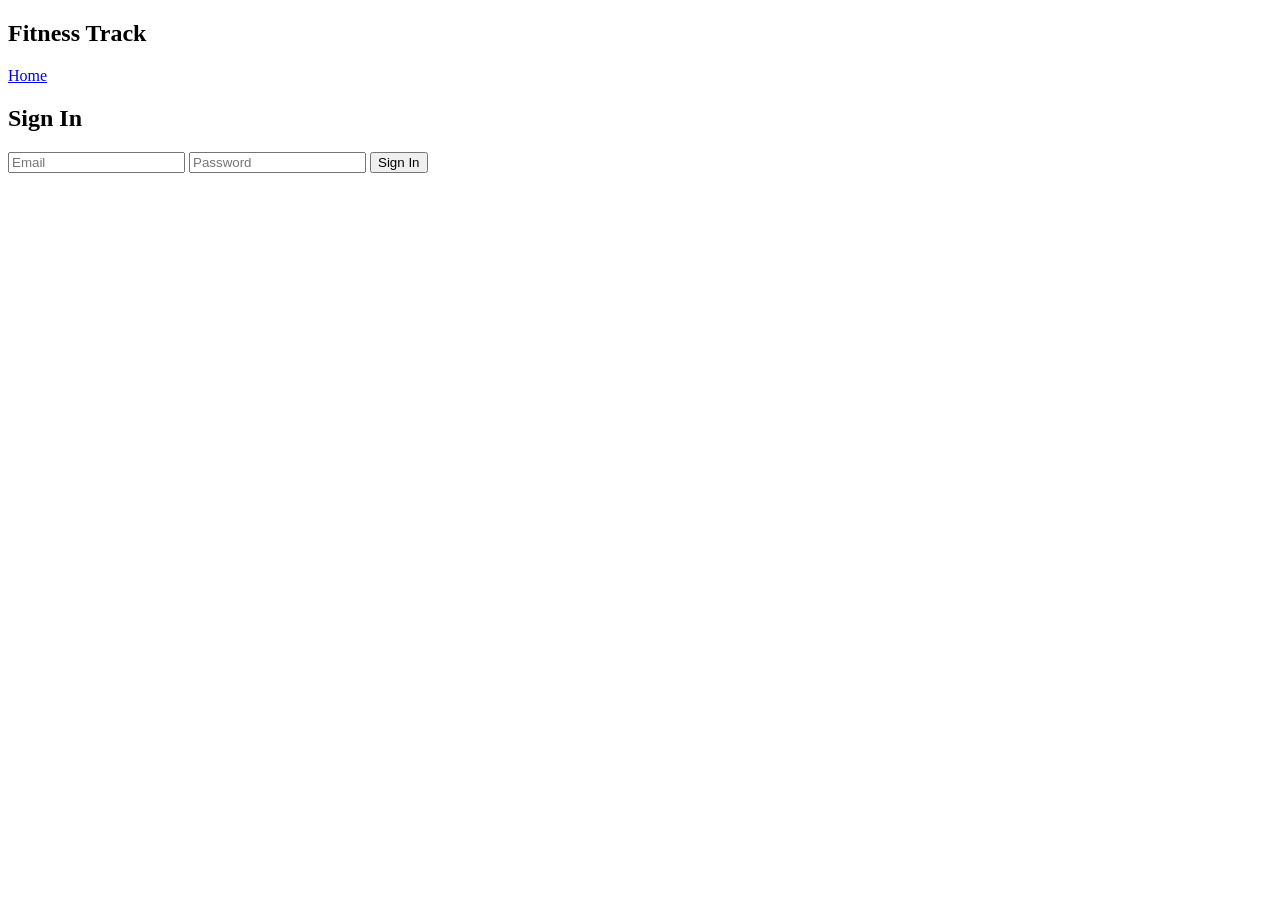
==== frontend/pages/dashboard.html @ f642592d "Move workout button to dashboard." ====
<!DOCTYPE html>
<html lang="en">
    <head>
        <meta charset="UTF-8">
        <title>Dashboard</title>
        <link rel="stylesheet" href="../style.css">
    </head>
    <body onload="loadDashboard()">
        <nav>
            <h1>Fitness Track</h1>
            <a href="../index.html">Home ></a>
            <a href="dashboard.html"><b>Dashboard</b></a>
        </nav>
        <main>
            <div id="welcome-message"></div>
            <button onclick="window.location.href='workout.html'">Workout</button>
            <div class="search-container">
                <select id="search-filter">
                    <option value="workout">Workout Name</option>
                    <option value="exercise">Exercise Name</option>
                    <option value="date">Date</option>
                </select>
                <input type="text" id="search-input" placeholder="Search...">
                <button onclick="search()">Search</button>
            </div>
            <div id="search-results"></div>
            <div id="workout-list"></div>

        </main>

        <script src="../js/api.js"></script>
        <script src="../js/app.js"></script>
    </body>
</html>
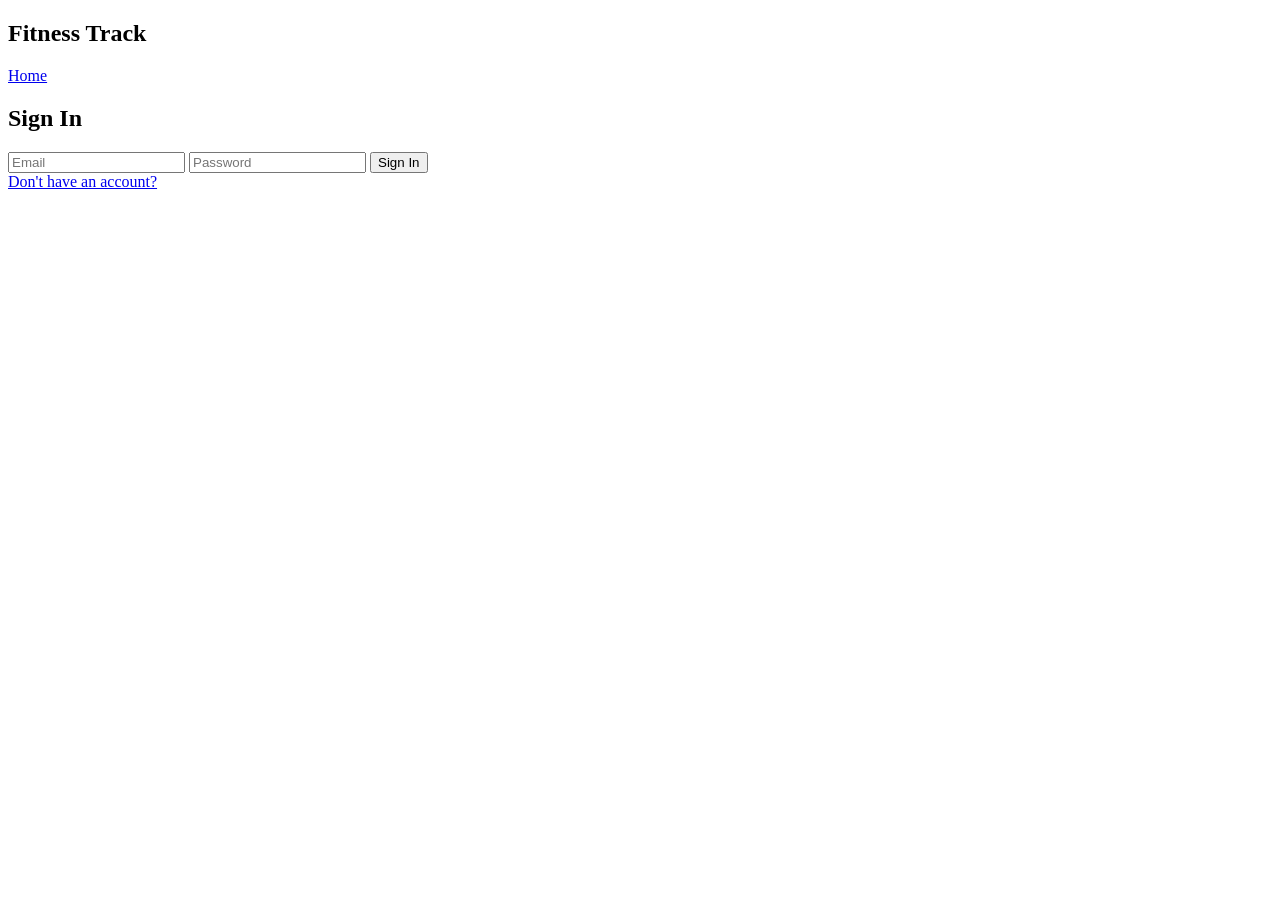
==== commit ba9d7620: "Add ability to resume/cancel a workout." ====
--- a/frontend/pages/dashboard.html
+++ b/frontend/pages/dashboard.html
@@ -6,24 +6,44 @@
         <link rel="stylesheet" href="../style.css">
     </head>
     <body onload="loadDashboard()">
+
         <nav>
             <h1>Fitness Track</h1>
             <a href="../index.html">Home ></a>
             <a href="dashboard.html"><b>Dashboard</b></a>
         </nav>
+
         <main>
             <div id="welcome-message"></div>
-            <button onclick="window.location.href='workout.html'">Workout</button>
+
+            <div id="resume-section" style="display:none">
+                <p id="resume-workout-name"></p>
+                <button onclick="resumeWorkout()">Resume Workout</button>
+                <button onclick="cancelWorkout()">Cancel Workout</button>
+            </div>
+            
+            <div id="start-section">
+                <button onclick="window.location.href='workout.html'">Start New Workout</button>
+            </div>
+    
+            <button onclick="logout()">Logout</button>
+
             <div class="search-container">
+                
                 <select id="search-filter">
                     <option value="workout">Workout Name</option>
                     <option value="exercise">Exercise Name</option>
                     <option value="date">Date</option>
                 </select>
+
                 <input type="text" id="search-input" placeholder="Search...">
                 <button onclick="search()">Search</button>
             </div>
+
+            <p id="message"></p>
+
             <div id="search-results"></div>
+
             <div id="workout-list"></div>
 
         </main>
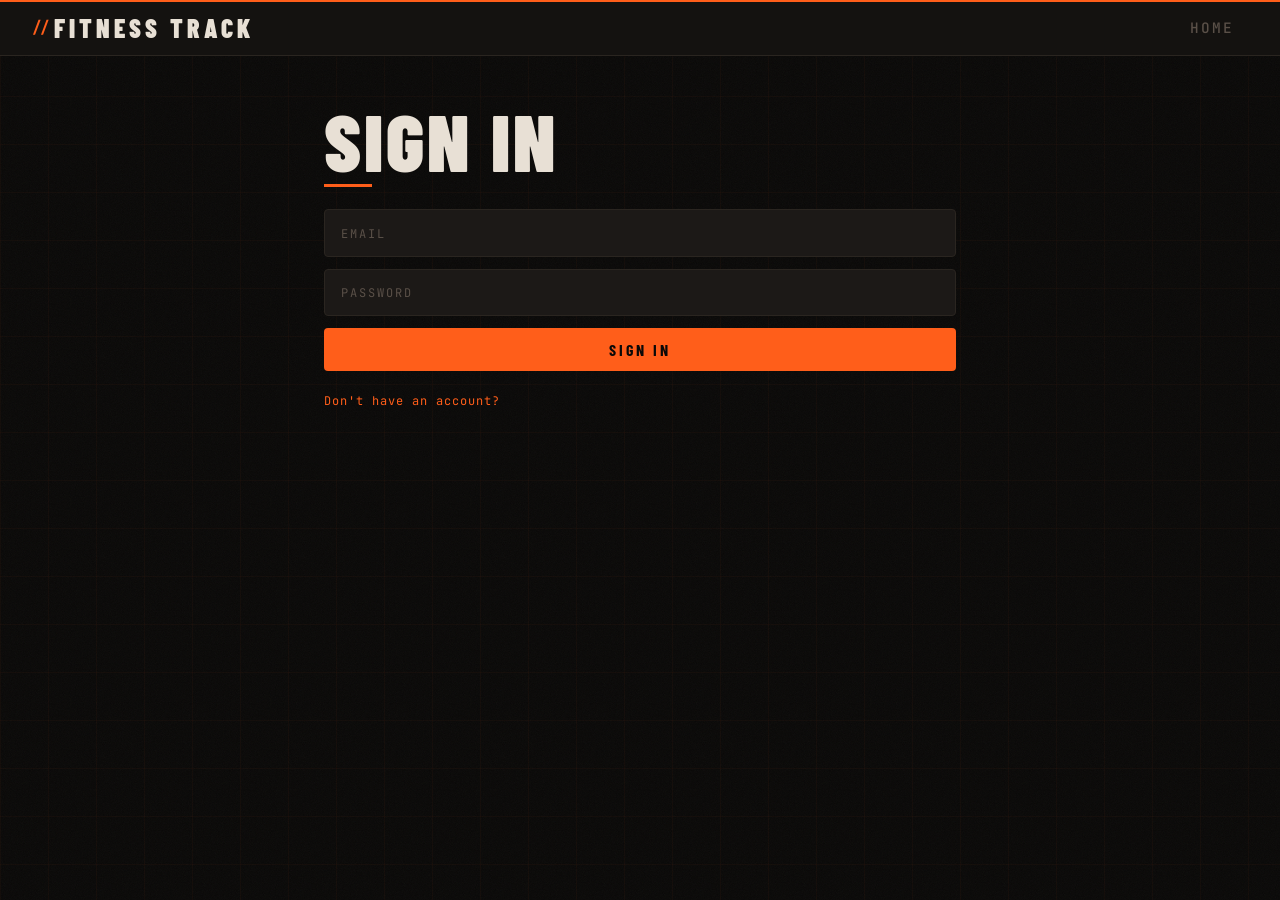
==== commit 20fc2044: "Separate search results from past workouts." ====
--- a/frontend/pages/dashboard.html
+++ b/frontend/pages/dashboard.html
@@ -7,10 +7,10 @@
     </head>
     <body onload="loadDashboard()">
 
-        <nav>
+        <nav id="nav">
             <h1>Fitness Track</h1>
-            <a href="../index.html">Home ></a>
-            <a href="dashboard.html"><b>Dashboard</b></a>
+            <a href="../index.html">Home</a>
+            <a href="dashboard.html">Dashboard</a>
         </nav>
 
         <main>
@@ -41,9 +41,16 @@
             </div>
 
             <p id="message"></p>
-
+            
+            <div class="section-header search">
+                <span class="section-label search">Search Results</span>
+                <button class="clear-btn" onclick="clearSearch()" id="clear-search-btn" style="display:none">Clear</button>
+            </div>
             <div id="search-results"></div>
 
+            <div class="section-header">
+                <span class="section-label">Past Workouts</span>
+            </div>
             <div id="workout-list"></div>
 
         </main>
--- a/frontend/style.css
+++ b/frontend/style.css
@@ -0,0 +1,715 @@
+@import url('https://fonts.googleapis.com/css2?family=Barlow+Condensed:ital,wght@0,300;0,400;0,600;0,700;0,800;0,900;1,700&family=JetBrains+Mono:wght@300;400;500;700&family=Syne:wght@400;500;600&display=swap');
+
+/* ── Design Tokens ──────────────────────────────────── */
+:root {
+  --bg:           #0a0908;
+  --bg-2:         #0f0d0b;
+  --surface:      #141210;
+  --surface-2:    #1c1917;
+  --surface-3:    #242018;
+  --border:       #2a2520;
+  --border-hot:   #3d3228;
+
+  --orange:       #ff5e1a;
+  --orange-dim:   #cc4a14;
+  --orange-glow:  rgba(255, 94, 26, 0.15);
+  --orange-glow2: rgba(255, 94, 26, 0.06);
+
+  --cyan:         #00d4ff;
+  --cyan-dim:     #009cc0;
+  --cyan-glow:    rgba(0, 212, 255, 0.12);
+
+  --gold:         #c8922a;
+  --gold-dim:     #a07520;
+
+  --text:         #e8e0d5;
+  --text-2:       #a09080;
+  --text-3:       #5a5048;
+
+  --font-display: 'Barlow Condensed', sans-serif;
+  --font-mono:    'JetBrains Mono', monospace;
+  --font-body:    'Syne', sans-serif;
+
+  --radius-sm:    4px;
+  --radius:       6px;
+  --radius-lg:    10px;
+
+  --transition:   all 0.18s cubic-bezier(0.4, 0, 0.2, 1);
+}
+
+/* ── Reset ──────────────────────────────────────────── */
+*, *::before, *::after { box-sizing: border-box; margin: 0; padding: 0; }
+html { font-size: 16px; scroll-behavior: smooth; }
+
+/* ── Grain Texture ───────────────────────────────────── */
+body::before {
+  content: '';
+  position: fixed;
+  inset: 0;
+  z-index: 0;
+  pointer-events: none;
+  opacity: 0.04;
+  background-image: url("data:image/svg+xml,%3Csvg viewBox='0 0 256 256' xmlns='http://www.w3.org/2000/svg'%3E%3Cfilter id='noise'%3E%3CfeTurbulence type='fractalNoise' baseFrequency='0.9' numOctaves='4' stitchTiles='stitch'/%3E%3C/filter%3E%3Crect width='100%25' height='100%25' filter='url(%23noise)'/%3E%3C/svg%3E");
+  background-size: 200px 200px;
+}
+
+/* ── Grid Lines Background ───────────────────────────── */
+body::after {
+  content: '';
+  position: fixed;
+  inset: 0;
+  z-index: 0;
+  pointer-events: none;
+  background-image:
+    linear-gradient(rgba(255,94,26,0.03) 1px, transparent 1px),
+    linear-gradient(90deg, rgba(255,94,26,0.03) 1px, transparent 1px);
+  background-size: 48px 48px;
+}
+
+body {
+  background: var(--bg);
+  color: var(--text);
+  font-family: var(--font-body);
+  min-height: 100vh;
+  display: flex;
+  flex-direction: column;
+  position: relative;
+  overflow-x: hidden;
+}
+
+/* ── Animations ──────────────────────────────────────── */
+@keyframes fadeUp {
+  from { opacity: 0; transform: translateY(16px); }
+  to   { opacity: 1; transform: translateY(0); }
+}
+
+@keyframes slideIn {
+  from { opacity: 0; transform: translateX(-12px); }
+  to   { opacity: 1; transform: translateX(0); }
+}
+
+@keyframes pulseGlow {
+  0%, 100% { box-shadow: 0 0 0 0 var(--orange-glow); }
+  50%       { box-shadow: 0 0 20px 4px var(--orange-glow); }
+}
+
+@keyframes blink {
+  0%, 100% { opacity: 1; }
+  50%       { opacity: 0; }
+}
+
+nav  { animation: slideIn 0.9s ease both; }
+main { animation: fadeUp 0.9s ease 0.1s both; }
+
+/* ── Nav ─────────────────────────────────────────────── */
+nav {
+  position: sticky;
+  top: 0;
+  z-index: 100;
+  display: flex;
+  align-items: center;
+  gap: 2rem;
+  padding: 0 2rem;
+  height: 56px;
+  background: var(--surface);
+  border-bottom: 1px solid var(--border);
+  box-shadow: inset 0 2px 0 0 var(--orange);
+}
+
+nav h1 {
+  font-family: var(--font-display);
+  font-size: 1.6rem;
+  font-weight: 900;
+  letter-spacing: 4px;
+  text-transform: uppercase;
+  color: var(--text);
+  margin-right: auto;
+  display: flex;
+  align-items: center;
+  gap: 0.4rem;
+}
+
+nav h1::before {
+  content: '//';
+  color: var(--orange);
+  font-family: var(--font-mono);
+  font-size: 1rem;
+  font-weight: 700;
+  letter-spacing: -2px;
+}
+
+nav a {
+  font-family: var(--font-mono);
+  font-size: 0.9rem;
+  font-weight: 500;
+  letter-spacing: 2px;
+  text-transform: uppercase;
+  color: var(--text-3);
+  text-decoration: none;
+  padding: 0.3rem 0.8rem;
+  border: 1px solid transparent;
+  border-radius: var(--radius-sm);
+  transition: var(--transition);
+}
+
+nav a:hover {
+  color: var(--orange);
+  border-color: var(--border-hot);
+  background: var(--orange-glow2);
+}
+
+/* ── Main ────────────────────────────────────────────── */
+main {
+  position: relative;
+  z-index: 1;
+  flex: 1;
+  max-width: 680px;
+  width: 100%;
+  margin: 0 auto;
+  padding: 3rem 1.5rem;
+  display: flex;
+  flex-direction: column;
+  gap: 1.4rem;
+}
+
+/* ── Typography ──────────────────────────────────────── */
+h2 {
+  font-family: var(--font-display);
+  font-size: 3.5rem;
+  font-weight: 900;
+  letter-spacing: 3px;
+  text-transform: uppercase;
+  line-height: 0.95;
+  color: var(--text);
+}
+
+h2::after {
+  content: '';
+  display: block;
+  width: 3rem;
+  height: 3px;
+  background: var(--orange);
+  margin-top: 0.5rem;
+}
+
+h3 {
+  font-family: var(--font-mono);
+  font-size: 0.7rem;
+  font-weight: 500;
+  letter-spacing: 3px;
+  text-transform: uppercase;
+  color: var(--text-3);
+}
+
+h4 {
+  font-family: var(--font-display);
+  font-size: 1.1rem;
+  font-weight: 700;
+  letter-spacing: 2px;
+  text-transform: uppercase;
+  color: var(--cyan);
+}
+
+p {
+  font-family: var(--font-body);
+  font-size: 0.9rem;
+  color: var(--text-2);
+  line-height: 1.7;
+}
+
+a {
+  font-family: var(--font-mono);
+  font-size: 0.75rem;
+  letter-spacing: 1px;
+  color: var(--orange);
+  text-decoration: none;
+  transition: var(--transition);
+}
+
+a:hover { color: var(--text); text-decoration: underline; }
+
+/* ── Inputs ──────────────────────────────────────────── */
+input, select {
+  width: 100%;
+  background: var(--surface-2);
+  border: 1px solid var(--border);
+  border-radius: var(--radius-sm);
+  color: var(--text);
+  font-family: var(--font-mono);
+  font-size: 0.85rem;
+  letter-spacing: 0.5px;
+  padding: 0.85rem 1rem;
+  outline: none;
+  transition: var(--transition);
+  appearance: none;
+}
+
+input::placeholder {
+  color: var(--text-3);
+  font-family: var(--font-mono);
+  font-size: 0.75rem;
+  letter-spacing: 2px;
+  text-transform: uppercase;
+}
+
+input:focus, select:focus {
+  border-color: var(--orange);
+  background: var(--surface-3);
+  box-shadow: 0 0 0 3px var(--orange-glow);
+}
+
+input[type="number"] { -moz-appearance: textfield; }
+input[type="number"]::-webkit-inner-spin-button,
+input[type="number"]::-webkit-outer-spin-button { display: none; }
+
+select {
+  background-image: url("data:image/svg+xml,%3Csvg xmlns='http://www.w3.org/2000/svg' width='10' height='6'%3E%3Cpath d='M0 0l5 6 5-6z' fill='%23ff5e1a'/%3E%3C/svg%3E");
+  background-repeat: no-repeat;
+  background-position: right 1rem center;
+  padding-right: 2.5rem;
+}
+
+select option { background: var(--surface-2); color: var(--text); }
+
+/* ── Buttons ─────────────────────────────────────────── */
+button {
+  position: relative;
+  overflow: hidden;
+  background: var(--orange);
+  color: #0a0908;
+  border: none;
+  border-radius: var(--radius-sm);
+  font-family: var(--font-display);
+  font-size: 1rem;
+  font-weight: 700;
+  letter-spacing: 3px;
+  text-transform: uppercase;
+  padding: 0.75rem 1.6rem;
+  cursor: pointer;
+  transition: var(--transition);
+}
+
+button::before {
+  content: '';
+  position: absolute;
+  top: 0; left: -100%;
+  width: 60%;
+  height: 100%;
+  background: linear-gradient(90deg, transparent, rgba(255,255,255,0.2), transparent);
+  transition: left 0.4s ease;
+}
+
+button:hover::before { left: 150%; }
+button:hover { background: var(--orange-dim); box-shadow: 0 4px 20px var(--orange-glow); }
+button:active { transform: scale(0.97); }
+
+button.secondary {
+  background: transparent;
+  color: var(--text-2);
+  border: 1px solid var(--border);
+  font-size: 0.85rem;
+  letter-spacing: 2px;
+}
+
+button.secondary:hover {
+  border-color: var(--cyan);
+  color: var(--cyan);
+  box-shadow: 0 4px 16px var(--cyan-glow);
+  background: transparent;
+}
+
+button.danger {
+  background: transparent;
+  color: var(--text-3);
+  border: 1px solid var(--border);
+  font-size: 0.8rem;
+  letter-spacing: 2px;
+}
+
+button.danger:hover {
+  color: #ff4040;
+  border-color: #ff4040;
+  box-shadow: 0 0 12px rgba(255,64,64,0.2);
+  background: transparent;
+}
+
+/* ── Message ─────────────────────────────────────────── */
+#message {
+  font-family: var(--font-mono);
+  font-size: 0.75rem;
+  letter-spacing: 1.5px;
+  text-transform: uppercase;
+  min-height: 1rem;
+  padding: 0.4rem 0;
+}
+
+/* ── Forms ───────────────────────────────────────────── */
+#signup-form, #signin-form {
+  display: flex;
+  flex-direction: column;
+  gap: 0.75rem;
+}
+
+/* ── Workout Cards ───────────────────────────────────── */
+.workout-card {
+  position: relative;
+  background: var(--surface);
+  border: 1px solid var(--border);
+  border-radius: var(--radius);
+  padding: 1.4rem 1.6rem;
+  display: flex;
+  flex-direction: column;
+  gap: 0.6rem;
+  transition: var(--transition);
+  overflow: hidden;
+  animation: fadeUp 0.4s ease both;
+}
+
+.workout-card::before {
+  content: '';
+  position: absolute;
+  left: 0; top: 0;
+  width: 3px;
+  height: 100%;
+  background: var(--orange);
+  transform: scaleY(0);
+  transform-origin: bottom;
+  transition: transform 0.25s ease;
+}
+
+.workout-card:hover {
+  border-color: var(--border-hot);
+  background: var(--surface-2);
+  transform: translateX(3px);
+}
+
+.workout-card:hover::before { transform: scaleY(1); }
+
+.workout-card h3 {
+  font-family: var(--font-display);
+  font-size: 1.6rem;
+  font-weight: 800;
+  letter-spacing: 3px;
+  text-transform: uppercase;
+  color: var(--text);
+}
+
+.workout-card p {
+  font-family: var(--font-mono);
+  font-size: 0.7rem;
+  letter-spacing: 2px;
+  color: var(--text-3);
+  text-transform: uppercase;
+}
+
+.workout-card button {
+  align-self: flex-start;
+  padding: 0.45rem 1rem;
+  font-size: 0.75rem;
+  letter-spacing: 2px;
+  margin-top: 0.2rem;
+}
+
+/* ── Workout Details ─────────────────────────────────── */
+.workout-details {
+  margin-top: 1rem;
+  padding-top: 1rem;
+  border-top: 1px solid var(--border);
+  display: flex;
+  flex-direction: column;
+  gap: 1rem;
+}
+
+.exercise-detail {
+  padding: 0.8rem 1rem;
+  background: var(--bg-2);
+  border-left: 2px solid var(--cyan);
+  border-radius: 0 var(--radius-sm) var(--radius-sm) 0;
+}
+
+.exercise-detail h4 {
+  margin-bottom: 0.5rem;
+  font-size: 0.85rem;
+  letter-spacing: 3px;
+}
+
+.exercise-detail p {
+  font-family: var(--font-mono);
+  font-size: 0.75rem;
+  color: var(--text-2);
+  letter-spacing: 1px;
+  line-height: 1.8;
+}
+
+/* ── Section Headers ─────────────────────────────────── */
+.section-header {
+    display: flex;
+    align-items: center;
+    justify-content: space-between;
+    padding-bottom: 0.6rem;
+    border-bottom: 1px solid var(--border);
+    margin-top: 0.5rem;
+}
+
+.section-label {
+    font-family: var(--font-mono);
+    font-size: 0.8rem;
+    letter-spacing: 3px;
+    text-transform: uppercase;
+    color: var(--orange);
+    display: flex;
+    align-items: center;
+    gap: 0.5rem;
+}
+
+.section-label::before{
+    content: '';
+    display: inline-block;
+    width: 1.2rem;
+    height: 1px;
+    background: var(--orange);
+}
+
+.clear-btn {
+    background: black;
+    color: var(--text-2);
+    border: 1px solid var(--border);
+    font-family: var(--font-mono);
+    font-size: 0.65rem;
+    letter-spacing: 2px;
+    text-transform: uppercase;
+    padding: 0.3rem 0.8rem;
+    cursor: pointer;
+    border-radius: var(--radius-sm);
+    transition: var(--transition);
+    display: inline-flex;
+    align-items: center;
+    gap: 0.4rem;
+}
+
+.clear-btn::before { content: '×'; font-size: 0.9rem; }
+
+.clear-btn:hover {
+    color: var(--cyan);
+    border-color: var(--cyan);
+    background: transparent;
+    box-shadow: none;
+}
+
+/* Hide search results section header when empty */
+#search-results:empty + .section-header.search,
+.section-header:has(+ #search-results:empty) {
+    display: none;
+}
+
+/* ── Dashboard ───────────────────────────────────────── */
+#welcome-message h2 { font-size: 2.8rem; line-height: 1; }
+#welcome-message h2::after { display: none; }
+
+#resume-section {
+  background: var(--surface-2);
+  border: 1px solid var(--border-hot);
+  border-radius: var(--radius);
+  padding: 1.2rem 1.4rem;
+  display: flex;
+  flex-direction: column;
+  gap: 0.8rem;
+  animation: pulseGlow 3s ease-in-out infinite;
+  position: relative;
+  overflow: hidden;
+}
+
+#resume-section::before {
+  content: 'IN PROGRESS';
+  position: absolute;
+  top: 0.6rem; right: 1rem;
+  font-family: var(--font-mono);
+  font-size: 0.6rem;
+  letter-spacing: 3px;
+  color: var(--orange);
+}
+
+#resume-section p {
+  font-family: var(--font-display);
+  font-size: 1.1rem;
+  font-weight: 700;
+  letter-spacing: 2px;
+  text-transform: uppercase;
+  color: var(--text);
+  margin-top: 0.6rem;
+}
+
+#resume-section button { width: fit-content; }
+
+#start-section button {
+  width: 100%;
+  font-size: 1.2rem;
+  letter-spacing: 5px;
+  padding: 1.1rem;
+}
+
+#workout-list {
+  display: flex;
+  flex-direction: column;
+  gap: 0.75rem;
+}
+
+/* ── Search ──────────────────────────────────────────── */
+.search-container {
+  display: flex;
+  gap: 0.5rem;
+  align-items: stretch;
+  background: var(--surface);
+  border: 1px solid var(--border);
+  border-radius: var(--radius);
+  padding: 0.5rem;
+}
+
+.search-container select {
+  width: auto;
+  min-width: 140px;
+  border: none;
+  background: var(--surface-3);
+  font-size: 0.7rem;
+  padding: 0.6rem 2rem 0.6rem 0.8rem;
+  border-radius: var(--radius-sm);
+}
+
+.search-container select:focus { box-shadow: none; }
+
+.search-container input {
+  flex: 1;
+  border: none;
+  background: transparent;
+  padding: 0.6rem 0.8rem;
+  font-size: 0.8rem;
+}
+
+.search-container input:focus {
+  box-shadow: none;
+  border: none;
+  background: transparent;
+}
+
+.search-container button {
+  padding: 0.6rem 1.2rem;
+  font-size: 0.75rem;
+  letter-spacing: 2px;
+  flex-shrink: 0;
+}
+
+#search-results {
+  display: flex;
+  flex-direction: column;
+  gap: 0.75rem;
+}
+
+/* ── Sets Page — scoreboard ──────────────────────────── */
+#sets-counter {
+  font-family: var(--font-display);
+  font-size: 6.5rem;
+  font-weight: 900;
+  letter-spacing: 8px;
+  line-height: 1;
+  color: var(--orange);
+  text-shadow: 0 0 40px var(--orange-glow), 0 0 80px rgba(255,94,26,0.08);
+  text-transform: uppercase;
+}
+
+#sets-counter::after {
+  content: '...';
+  animation: blink 1.2s step-end infinite;
+  color: var(--cyan);
+}
+
+#set-input {
+  display: flex;
+  flex-direction: column;
+  gap: 0.75rem;
+}
+
+.set-row {
+  display: grid;
+  grid-template-columns: 1fr 1fr;
+  gap: 0.75rem;
+}
+
+#finish-buttons {
+  display: flex;
+  gap: 0.75rem;
+  padding-top: 0.5rem;
+  border-top: 1px solid var(--border);
+  margin-top: 0.5rem;
+}
+
+#finish-buttons button:first-child {
+  background: black;
+  color: var(--text-1);
+  border: 2px solid var(--border);
+  font-size: 0.8rem;
+}
+
+#finish-buttons button:first-child:hover {
+  color: red;
+  border-color: red;
+  box-shadow: 0 4px 16px var(--orange-glow);
+  background: transparent;
+}
+
+#finish-buttons button:last-child {
+  background: black;
+  color: var(--text-1);
+  border: 2px solid var(--border);
+  font-size: 0.8rem;
+}
+
+#finish-buttons button:last-child:hover {
+  color: var(--cyan);
+  border-color: var(--cyan);
+  box-shadow: 0 4px 16px var(--cyan-glow);
+  background: transparent;
+}
+
+/* ── Logout ──────────────────────────────────────────── */
+button[onclick="logout()"] {
+  background: transparent;
+  color: var(--text-3);
+  border: 1px solid var(--border);
+  font-size: 0.7rem;
+  letter-spacing: 2px;
+  padding: 0.5rem 1rem;
+  align-self: flex-end;
+}
+
+button[onclick="logout()"]:hover {
+  color: #ff4040;
+  border-color: #ff4040;
+  box-shadow: 0 0 10px rgba(255,64,64,0.15);
+  background: transparent;
+}
+
+/* ── Landing ─────────────────────────────────────────── */
+main > h2:first-of-type { font-size: 5rem; line-height: 0.9; }
+main > p { max-width: 420px; }
+
+/* ── Scrollbar ───────────────────────────────────────── */
+::-webkit-scrollbar { width: 4px; }
+::-webkit-scrollbar-track { background: var(--bg); }
+::-webkit-scrollbar-thumb { background: var(--border-hot); border-radius: 2px; }
+::-webkit-scrollbar-thumb:hover { background: var(--orange); }
+
+/* ── Selection ───────────────────────────────────────── */
+::selection { background: var(--orange); color: #0a0908; }
+
+/* ── Responsive ──────────────────────────────────────── */
+@media (max-width: 640px) {
+  nav { padding: 0 1rem; gap: 1rem; }
+  main { padding: 2rem 1rem; gap: 1.2rem; }
+  h2 { font-size: 2.5rem; }
+  main > h2:first-of-type { font-size: 3.2rem; }
+  #sets-counter { font-size: 5rem; }
+  .search-container { flex-wrap: wrap; }
+  .search-container select { width: 100%; }
+  #finish-buttons { flex-direction: column; }
+  .set-row { grid-template-columns: 1fr; }
+}
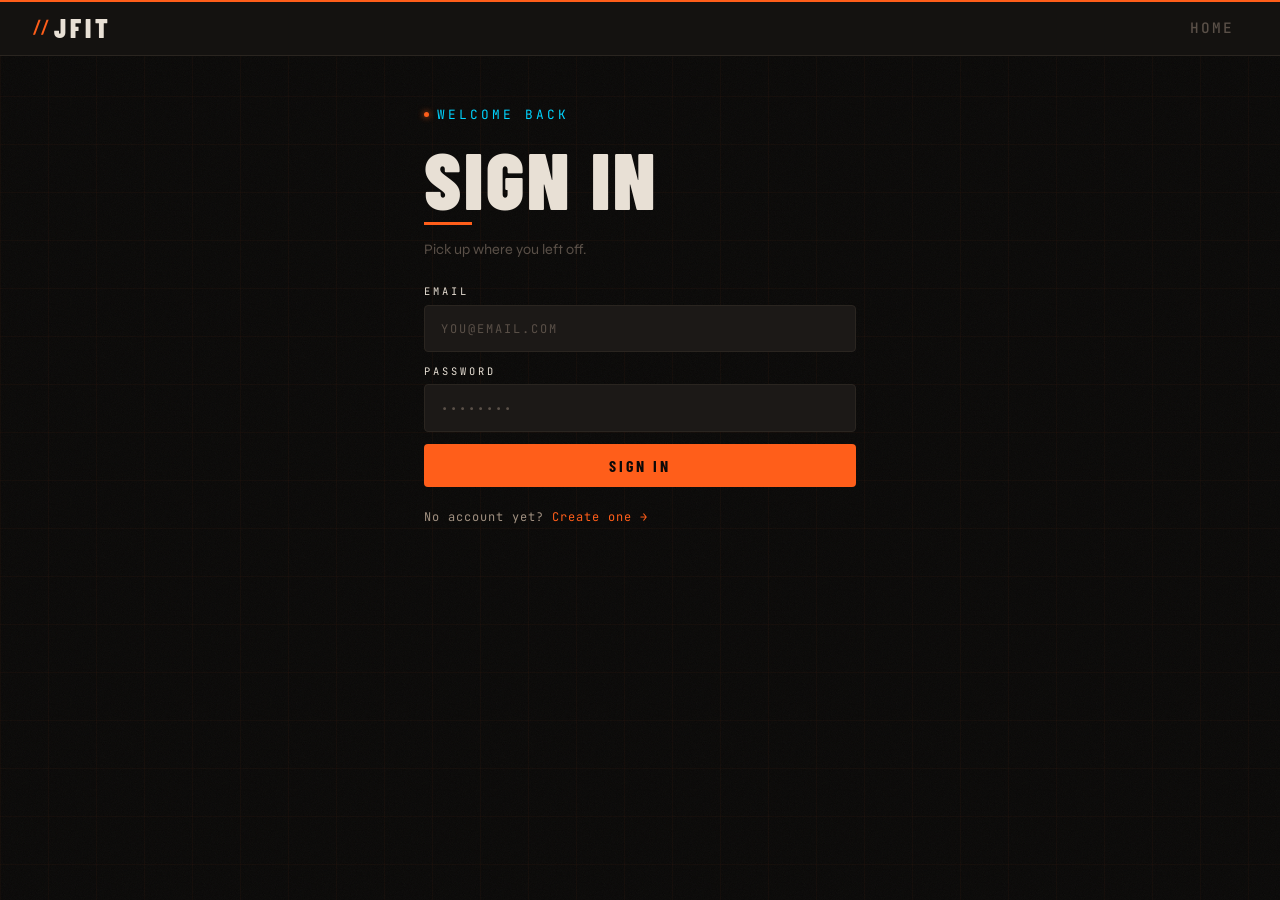
==== commit 31766723: "Add confirmation modals and change app name." ====
--- a/frontend/pages/dashboard.html
+++ b/frontend/pages/dashboard.html
@@ -8,9 +8,10 @@
     <body onload="loadDashboard()">
 
         <nav id="nav">
-            <h1>Fitness Track</h1>
+            <h1>JFit</h1>
             <a href="../index.html">Home</a>
             <a href="dashboard.html">Dashboard</a>
+            <a href="#" id="logout-link" onclick="logout()" style="display:none">Logout</a>
         </nav>
 
         <main>
@@ -25,8 +26,6 @@
             <div id="start-section">
                 <button onclick="window.location.href='workout.html'">Start New Workout</button>
             </div>
-    
-            <button onclick="logout()">Logout</button>
 
             <div class="search-container">
                 
@@ -55,6 +54,17 @@
 
         </main>
 
+        <!-- Confirmation Modal -->
+        <div id="confirm-modal" class="modal-overlay" style="display:none">
+            <div class="modal">
+                <p class="modal-message" id="modal-message"></p>
+                <div class="modal-actions">
+                    <button class="modal-confirm" id="modal-confirm-btn">Confirm</button>
+                    <button class="modal-cancel" onclick="closeModal()">Cancel</button>
+                </div>
+            </div>
+        </div>
+
         <script src="../js/api.js"></script>
         <script src="../js/app.js"></script>
     </body>
--- a/frontend/style.css
+++ b/frontend/style.css
@@ -604,6 +604,19 @@
   gap: 0.75rem;
 }
 
+/* ── Sets Breadcrumb ────────────────────────────────── */
+.sets-context {
+  display: flex;
+  align-items: center;
+  gap: 0.5rem;
+  font-family: var(--font-mono);
+  font-size: 0.8rem;
+  letter-spacing: 3px;
+  text-transform: uppercase;
+  color: var(--cyan);
+  margin-bottom: -0.4rem;
+}
+
 /* ── Sets Page — scoreboard ──────────────────────────── */
 #sets-counter {
   font-family: var(--font-display);
@@ -671,21 +684,21 @@
 }
 
 /* ── Logout ──────────────────────────────────────────── */
-button[onclick="logout()"] {
-  background: transparent;
-  color: var(--text-3);
-  border: 1px solid var(--border);
-  font-size: 0.7rem;
-  letter-spacing: 2px;
-  padding: 0.5rem 1rem;
-  align-self: flex-end;
-}
-
-button[onclick="logout()"]:hover {
-  color: #ff4040;
-  border-color: #ff4040;
-  box-shadow: 0 0 10px rgba(255,64,64,0.15);
-  background: transparent;
+
+#logout-link {
+    color: var(--text-3) !important;
+    border: 1px solid var(--border);
+    padding: 0.3rem 0.8rem !important;
+    border-radius: var(--radius-sm);
+    transition: var(--transition);
+    font-size: 0.85rem !important;
+    letter-spacing: 2px;
+}
+
+#logout-link:hover {
+    color: #ff4040 !important;
+    border-color: #ff4040;
+    background: rgba(255, 64, 64, 0.06);
 }
 
 /* ── Landing ─────────────────────────────────────────── */
@@ -712,4 +725,775 @@
   .search-container select { width: 100%; }
   #finish-buttons { flex-direction: column; }
   .set-row { grid-template-columns: 1fr; }
+}
+/* ════════════════════════════════════════════════════════
+   WORKOUT / EXERCISE / SETS / AUTH — Page-specific styles
+   ════════════════════════════════════════════════════════ */
+
+/* ── Flow Bar ────────────────────────────────────────── */
+.flow-bar {
+  position: relative;
+  z-index: 2;
+  display: flex;
+  align-items: center;
+  padding: 0 2rem;
+  height: 44px;
+  background: var(--surface);
+  border-bottom: 1px solid var(--border);
+  overflow-x: auto;
+  scrollbar-width: none;
+}
+
+.flow-bar::-webkit-scrollbar { display: none; }
+
+.flow-step {
+  display: flex;
+  align-items: center;
+  gap: 0.5rem;
+  flex-shrink: 0;
+}
+
+.flow-step__num {
+  font-family: var(--font-mono);
+  font-size: 0.65rem;
+  font-weight: 700;
+  letter-spacing: 1px;
+  color: var(--text-3);
+  transition: var(--transition);
+}
+
+.flow-step__label {
+  font-family: var(--font-mono);
+  font-size: 0.65rem;
+  letter-spacing: 2px;
+  text-transform: uppercase;
+  color: var(--text-3);
+  transition: var(--transition);
+}
+
+.flow-step--active .flow-step__num,
+.flow-step--active .flow-step__label {
+  color: var(--orange);
+}
+
+.flow-step--active .flow-step__num {
+  text-shadow: 0 0 8px var(--orange-glow);
+}
+
+.flow-step--done .flow-step__num,
+.flow-step--done .flow-step__label {
+  color: var(--cyan-dim);
+}
+
+.flow-connector {
+  flex: 1;
+  min-width: 2rem;
+  height: 1px;
+  background: var(--border);
+  margin: 0 0.8rem;
+}
+
+.flow-connector--done {
+  background: var(--cyan-dim);
+}
+
+/* ── Page Eyebrow ────────────────────────────────────── */
+.page-eyebrow {
+  display: flex;
+  align-items: center;
+  gap: 0.5rem;
+  font-family: var(--font-mono);
+  font-size: 0.8rem;
+  letter-spacing: 3px;
+  text-transform: uppercase;
+  color: var(--cyan);
+  margin-bottom: -0.4rem;
+}
+
+.eyebrow-dot-sm {
+  width: 5px;
+  height: 5px;
+  border-radius: 50%;
+  background: var(--orange);
+  box-shadow: 0 0 6px var(--orange);
+  flex-shrink: 0;
+  animation: blink 2s ease-in-out infinite;
+}
+
+/* ── Field Labels ────────────────────────────────────── */
+.field-label {
+  font-family: var(--font-mono);
+  font-size: 0.65rem;
+  letter-spacing: 3px;
+  text-transform: uppercase;
+  color: var(--text);
+  margin-bottom: -0.8rem;
+}
+
+/* ── Input Groups ────────────────────────────────────── */
+.input-group {
+  display: flex;
+  flex-direction: column;
+  gap: 0.4rem;
+}
+
+.input-label {
+  font-family: var(--font-mono);
+  font-size: 0.65rem;
+  letter-spacing: 3px;
+  text-transform: uppercase;
+  color: var(--text-1);
+}
+
+.input-unit {
+  color: var(--text-3);
+  font-size: 0.6rem;
+  letter-spacing: 1px;
+}
+
+/* ── Quick Pick Chips ────────────────────────────────── */
+.quick-picks {
+  display: flex;
+  align-items: center;
+  flex-wrap: wrap;
+  gap: 0.5rem;
+  margin-top: -0.4rem;
+}
+
+.quick-pick-label {
+  font-family: var(--font-mono);
+  font-size: 0.6rem;
+  letter-spacing: 2px;
+  text-transform: uppercase;
+  color: var(--text-2);
+  flex-shrink: 0;
+  margin-right: 0.2rem;
+}
+
+.chip {
+  background: var(--surface-2);
+  color: var(--text-2);
+  border: 1px solid var(--border);
+  border-radius: 2px;
+  font-family: var(--font-mono);
+  font-size: 0.7rem;
+  letter-spacing: 1.5px;
+  text-transform: uppercase;
+  padding: 0.35rem 0.75rem;
+  cursor: pointer;
+  transition: var(--transition);
+  overflow: visible;
+}
+
+.chip::before { display: none; }
+
+.chip:hover {
+  border-color: var(--orange);
+  color: var(--orange);
+  background: var(--orange-glow2);
+  box-shadow: none;
+  transform: none;
+}
+
+.chip--active {
+  border-color: var(--orange);
+  color: var(--orange);
+  background: var(--orange-glow2);
+}
+
+/* ── Sets Live Log ───────────────────────────────────── */
+.sets-log {
+  display: flex;
+  flex-direction: column;
+  gap: 0.4rem;
+  border-left: 2px solid var(--border);
+  padding-left: 1rem;
+}
+
+.sets-log-row {
+  display: flex;
+  align-items: baseline;
+  gap: 0.6rem;
+  animation: fadeUp 0.3s ease both;
+}
+
+.log-set {
+  font-family: var(--font-mono);
+  font-size: 0.75rem;
+  letter-spacing: 2px;
+  color: var(--orange);
+  min-width: 3.5rem;
+}
+
+.log-val {
+  font-family: var(--font-display);
+  font-size: 1.1rem;
+  font-weight: 700;
+  letter-spacing: 1px;
+  color: var(--text);
+}
+
+.log-unit {
+  font-family: var(--font-mono);
+  font-size: 0.7rem;
+  letter-spacing: 1px;
+  color: var(--text-2);
+  font-weight: 400;
+}
+
+.log-divider {
+  font-family: var(--font-mono);
+  font-size: 0.7rem;
+  color: var(--text-2);
+}
+
+/* ── Auth Pages ──────────────────────────────────────── */
+.auth-main {
+  max-width: 480px !important;
+}
+
+.auth-sub {
+  font-family: var(--font-body);
+  font-size: 0.9rem;
+  color: var(--text-3);
+  margin-top: -0.6rem;
+}
+
+.auth-form {
+  display: flex;
+  flex-direction: column;
+  gap: 1rem;
+}
+
+.auth-switch {
+  font-family: var(--font-mono);
+  font-size: 0.75rem;
+  letter-spacing: 1px;
+  color: var(--text-2);
+  text-decoration: none;
+  transition: var(--transition);
+}
+
+.auth-switch span { color: var(--orange); }
+
+.auth-switch:hover { color: var(--text); text-decoration: none; }
+.auth-switch:hover span { color: var(--cyan); }
+
+/* ── Responsive additions ────────────────────────────── */
+@media (max-width: 640px) {
+  .flow-bar { padding: 0 1rem; }
+  .flow-step__label { display: none; }
+  .quick-picks { gap: 0.4rem; }
+}
+
+/* ════════════════════════════════════════════════════════
+   LANDING PAGE — Full-width layout, independent of main
+   ════════════════════════════════════════════════════════ */
+
+@keyframes heroFadeUp {
+  from { opacity: 0; transform: translateY(28px); }
+  to   { opacity: 1; transform: translateY(0); }
+}
+@keyframes ringPulse {
+  0%, 100% { opacity: 0.06; transform: translateY(-50%) scale(1); }
+  50%       { opacity: 0.12; transform: translateY(-50%) scale(1.03); }
+}
+@keyframes featureReveal {
+  from { opacity: 0; transform: translateY(20px); }
+  to   { opacity: 1; transform: translateY(0); }
+}
+
+/* ── Hero ────────────────────────────────────────────── */
+.hero {
+  position: relative;
+  min-height: calc(100vh - 56px);
+  display: flex;
+  flex-direction: column;
+  justify-content: center;
+  padding: 6rem 2rem 5rem;
+  max-width: 900px;
+  margin: 0 auto;
+  width: 100%;
+  z-index: 1;
+}
+
+.hero::before {
+  content: '';
+  position: absolute;
+  top: 20%; left: -10%;
+  width: 600px; height: 600px;
+  background: radial-gradient(circle, rgba(255,94,26,0.07) 0%, transparent 70%);
+  pointer-events: none;
+  z-index: 0;
+}
+
+/* ── Hero Rings wrapper (fixed to viewport) ──────────── */
+.hero-rings {
+  position: fixed;
+  top: 0; right: 0;
+  width: 500px;
+  height: 100vh;
+  pointer-events: none;
+  z-index: 0;
+}
+
+.hero-ring {
+  position: absolute;
+  border-radius: 50%;
+  border: 1px solid var(--orange);
+  pointer-events: none;
+  animation: ringPulse 6s ease-in-out infinite;
+}
+
+.hero-ring--1 {
+  width: 420px; height: 420px;
+  right: -80px; top: 50%;
+  animation-delay: 0s;
+  opacity: 0.06;
+}
+
+.hero-ring--2 {
+  width: 280px; height: 280px;
+  right: -80px; top: 50%;
+  animation-delay: 1.5s;
+  opacity: 0.08;
+  border-width: 2px;
+}
+
+.hero-ring--3 {
+  width: 140px; height: 140px;
+  right: -80px; top: 50%;
+  animation-delay: 3s;
+  opacity: 0.14;
+  border-width: 3px;
+  border-color: var(--cyan);
+}
+
+/* ── Hero Eyebrow ────────────────────────────────────── */
+.hero-eyebrow {
+  display: inline-flex;
+  align-items: center;
+  gap: 0.6rem;
+  font-family: var(--font-mono);
+  font-size: 0.7rem;
+  letter-spacing: 3px;
+  text-transform: uppercase;
+  color: var(--orange);
+  margin-bottom: 1.8rem;
+  position: relative;
+  z-index: 1;
+  animation: heroFadeUp 0.6s ease both;
+}
+
+.eyebrow-dot {
+  width: 6px; height: 6px;
+  border-radius: 50%;
+  background: var(--orange);
+  box-shadow: 0 0 8px var(--orange);
+  animation: blink 2s ease-in-out infinite;
+}
+
+/* ── Hero Headline ───────────────────────────────────── */
+.hero-headline {
+  font-family: var(--font-display);
+  font-size: clamp(4.5rem, 12vw, 9rem);
+  font-weight: 900;
+  line-height: 0.9;
+  letter-spacing: 4px;
+  text-transform: uppercase;
+  color: var(--text);
+  margin-bottom: 2rem;
+  position: relative;
+  z-index: 1;
+  animation: heroFadeUp 0.6s ease 0.1s both;
+}
+
+.hero-headline em {
+  font-style: normal;
+  color: var(--orange);
+  position: relative;
+  display: inline-block;
+}
+
+.hero-headline em::after {
+  content: '';
+  position: absolute;
+  bottom: 4px; left: 0;
+  width: 100%; height: 4px;
+  background: var(--cyan);
+  opacity: 0.6;
+  border-radius: 2px;
+}
+
+/* ── Hero Sub ────────────────────────────────────────── */
+.hero-sub {
+  font-family: var(--font-body);
+  font-size: 1.05rem;
+  line-height: 1.75;
+  color: var(--text-2);
+  max-width: 460px;
+  margin-bottom: 2.5rem;
+  position: relative;
+  z-index: 1;
+  animation: heroFadeUp 0.6s ease 0.2s both;
+}
+
+/* ── Hero CTA ────────────────────────────────────────── */
+.hero-cta {
+  display: flex;
+  align-items: center;
+  gap: 1.5rem;
+  flex-wrap: wrap;
+  position: relative;
+  z-index: 1;
+  animation: heroFadeUp 0.6s ease 0.3s both;
+}
+
+.cta-primary {
+  display: inline-flex;
+  align-items: center;
+  background: var(--orange);
+  color: #0a0908;
+  font-family: var(--font-display);
+  font-size: 1.05rem;
+  font-weight: 700;
+  letter-spacing: 3px;
+  text-transform: uppercase;
+  text-decoration: none;
+  padding: 0.9rem 2.2rem;
+  border-radius: var(--radius-sm);
+  border: none;
+  cursor: pointer;
+  position: relative;
+  overflow: hidden;
+  transition: var(--transition);
+}
+
+.cta-primary::before {
+  content: '';
+  position: absolute;
+  top: 0; left: -100%;
+  width: 60%; height: 100%;
+  background: linear-gradient(90deg, transparent, rgba(255,255,255,0.2), transparent);
+  transition: left 0.4s ease;
+}
+
+.cta-primary:hover::before { left: 150%; }
+.cta-primary:hover {
+  background: var(--orange-dim);
+  box-shadow: 0 6px 28px var(--orange-glow);
+  color: #0a0908;
+  text-decoration: none;
+}
+
+.cta-primary.cta-large {
+  font-size: 1.2rem;
+  padding: 1.1rem 2.8rem;
+  letter-spacing: 4px;
+}
+
+.cta-ghost {
+  font-family: var(--font-mono);
+  font-size: 0.75rem;
+  letter-spacing: 1.5px;
+  color: var(--text-2);
+  text-decoration: none;
+  transition: var(--transition);
+  border-bottom: 1px solid transparent;
+}
+
+.cta-ghost:hover {
+  color: var(--cyan);
+  border-bottom-color: var(--cyan);
+  text-decoration: none;
+}
+
+/* ── Section Divider ─────────────────────────────────── */
+.section-divider {
+  display: flex;
+  align-items: center;
+  gap: 1rem;
+  padding: 0 2rem;
+  max-width: 900px;
+  margin: 0 auto;
+  width: 100%;
+  position: relative;
+  z-index: 1;
+}
+
+.section-divider::before,
+.section-divider::after {
+  content: '';
+  flex: 1;
+  height: 1px;
+  background: var(--border);
+}
+
+.section-divider span {
+  font-family: var(--font-mono);
+  font-size: 0.70rem;
+  letter-spacing: 3px;
+  text-transform: uppercase;
+  color: var(--cyan);
+  white-space: nowrap;
+}
+
+/* ── Features ────────────────────────────────────────── */
+.features {
+  display: grid;
+  grid-template-columns: repeat(3, 1fr);
+  gap: 1px;
+  max-width: 900px;
+  margin: 1rem auto;
+  width: 100%;
+  padding: 0 2rem;
+  position: relative;
+  z-index: 1;
+  background: var(--border);
+  border: 1px solid var(--border);
+  border-radius: var(--radius-lg);
+  overflow: hidden;
+}
+
+.feature-card {
+  background: var(--surface);
+  padding: 2.2rem 1.8rem;
+  display: flex;
+  flex-direction: column;
+  gap: 0.8rem;
+  position: relative;
+  overflow: hidden;
+  transition: var(--transition);
+  animation: featureReveal 0.5s ease both;
+}
+
+.feature-card:nth-child(1) { animation-delay: 0.1s; }
+.feature-card:nth-child(2) { animation-delay: 0.2s; }
+.feature-card:nth-child(3) { animation-delay: 0.3s; }
+
+.feature-card::before {
+  content: '';
+  position: absolute;
+  top: 0; left: 0; right: 0;
+  height: 2px;
+  background: var(--orange);
+  transform: scaleX(0);
+  transform-origin: left;
+  transition: transform 0.3s ease;
+}
+
+.feature-card:hover::before { transform: scaleX(1); }
+.feature-card:hover { background: var(--surface-2); }
+
+.feature-icon {
+  width: 44px; height: 44px;
+  display: flex;
+  align-items: center;
+  justify-content: center;
+  background: var(--surface-3);
+  border: 1px solid var(--border-hot);
+  border-radius: var(--radius-sm);
+  color: var(--orange);
+  margin-bottom: 0.4rem;
+  flex-shrink: 0;
+  transition: var(--transition);
+}
+
+.feature-card:hover .feature-icon {
+  border-color: var(--orange);
+  box-shadow: 0 0 12px var(--orange-glow);
+}
+
+.feature-card h3 {
+  font-family: var(--font-display);
+  font-size: 1.3rem;
+  font-weight: 700;
+  letter-spacing: 2px;
+  text-transform: uppercase;
+  color: var(--text);
+}
+
+.feature-card p {
+  font-size: 0.875rem;
+  line-height: 1.7;
+  color: var(--text-2);
+  flex: 1;
+}
+
+.feature-tag {
+  font-family: var(--font-mono);
+  font-size: 0.6rem;
+  letter-spacing: 2.5px;
+  text-transform: uppercase;
+  color: var(--cyan);
+  margin-top: auto;
+  padding-top: 0.5rem;
+  border-top: 1px solid var(--border);
+}
+
+/* ── Closing CTA ─────────────────────────────────────── */
+.closing-cta {
+  display: flex;
+  flex-direction: column;
+  align-items: center;
+  text-align: center;
+  gap: 1.2rem;
+  padding: 5rem 2rem 4rem;
+  position: relative;
+  z-index: 1;
+}
+
+.closing-cta::before {
+  content: '';
+  position: absolute;
+  inset: 0;
+  background: radial-gradient(ellipse 60% 50% at 50% 100%, rgba(0,212,255,0.05), transparent);
+  pointer-events: none;
+  z-index: 0;
+}
+
+.closing-label {
+  font-family: var(--font-mono);
+  font-size: 0.65rem;
+  letter-spacing: 3px;
+  text-transform: uppercase;
+  color: var(--cyan);
+  position: relative;
+  z-index: 1;
+}
+
+.closing-headline {
+  font-family: var(--font-display);
+  font-size: clamp(2.5rem, 7vw, 5rem);
+  font-weight: 900;
+  letter-spacing: 3px;
+  text-transform: uppercase;
+  color: var(--text);
+  line-height: 1;
+  position: relative;
+  z-index: 1;
+}
+
+.closing-headline::after { display: none; }
+.closing-cta .cta-primary { position: relative; z-index: 1; }
+
+/* ── Footer ──────────────────────────────────────────── */
+.landing-footer {
+  display: flex;
+  justify-content: space-between;
+  align-items: center;
+  padding: 1.2rem 2rem;
+  border-top: 1px solid var(--border);
+  max-width: 900px;
+  margin: 0 auto;
+  width: 100%;
+  position: relative;
+  z-index: 1;
+}
+
+.landing-footer span {
+  font-family: var(--font-mono);
+  font-size: 0.65rem;
+  letter-spacing: 2px;
+  text-transform: uppercase;
+  color: var(--text-3);
+}
+
+/* ── Landing Responsive ──────────────────────────────── */
+@media (max-width: 768px) {
+  .hero { padding: 4rem 1.5rem 3rem; min-height: auto; }
+  .hero-ring--1 { width: 280px; height: 280px; right: -60px; }
+  .hero-ring--2 { width: 180px; height: 180px; right: -20px; }
+  .hero-ring--3 { width: 80px; height: 80px; right: 30px; }
+  .features { grid-template-columns: 1fr; padding: 0 1.5rem; }
+  .feature-card { padding: 1.6rem 1.4rem; }
+  .closing-cta { padding: 3.5rem 1.5rem 3rem; }
+  .landing-footer { flex-direction: column; gap: 0.4rem; text-align: center; }
+  .hero-cta { gap: 1rem; }
+}
+
+@media (max-width: 480px) {
+  .hero-headline { letter-spacing: 2px; }
+  .hero-cta { flex-direction: column; align-items: flex-start; }
+  .cta-primary { width: 100%; justify-content: center; }
+}
+
+/* ── Confirmation Modal ──────────────────────────────── */
+.modal-overlay {
+  position: fixed;
+  inset: 0;
+  background: rgba(10, 9, 8, 0.85);
+  backdrop-filter: blur(4px);
+  z-index: 1000;
+  display: flex;
+  align-items: center;
+  justify-content: center;
+  animation: fadeUp 0.2s ease both;
+}
+
+.modal {
+  background: var(--surface);
+  border: 2px solid var(--border-hot);
+  border-radius: var(--radius-lg);
+  padding: 3rem;
+  max-width: 500px;
+  width: 90%;
+  display: flex;
+  flex-direction: column;
+  gap: 1.5rem;
+  box-shadow: 0 0 40px rgba(0,0,0,0.6);
+  position: relative;
+  overflow: hidden;
+}
+
+/* Orange top stripe matching the nav */
+.modal::before {
+  content: '';
+  position: absolute;
+  top: 0; left: 0; right: 0;
+  height: 3px;
+  background: var(--orange);
+}
+
+.modal-message {
+  font-family: var(--font-display);
+  font-size: 1.63rem;
+  color: var(--text);
+  line-height: 1.6;
+}
+
+.modal-actions {
+  display: flex;
+  gap: 0.75rem;
+}
+
+.modal-confirm {
+  flex: 1;
+  background: var(--orange-dim);
+  color: #0a0908;
+  border: 2px solid var(--border);
+  font-size: 1.2rem;
+  letter-spacing: 2px;
+  padding: 0.7rem 1rem;
+}
+
+.modal-confirm:hover {
+  border-color: var(--orange-glow);
+  background: var(--orange);
+}
+
+.modal-cancel {
+  flex: 1;
+  background: transparent;
+  color: var(--text);
+  border: 2px solid var(--border);
+  font-size: 1.2rem;
+  letter-spacing: 2px;
+}
+
+.modal-cancel:hover {
+  border-color: var(--text-2);
+  color: var(--text);
+  background: transparent;
+  box-shadow: none;
 }
